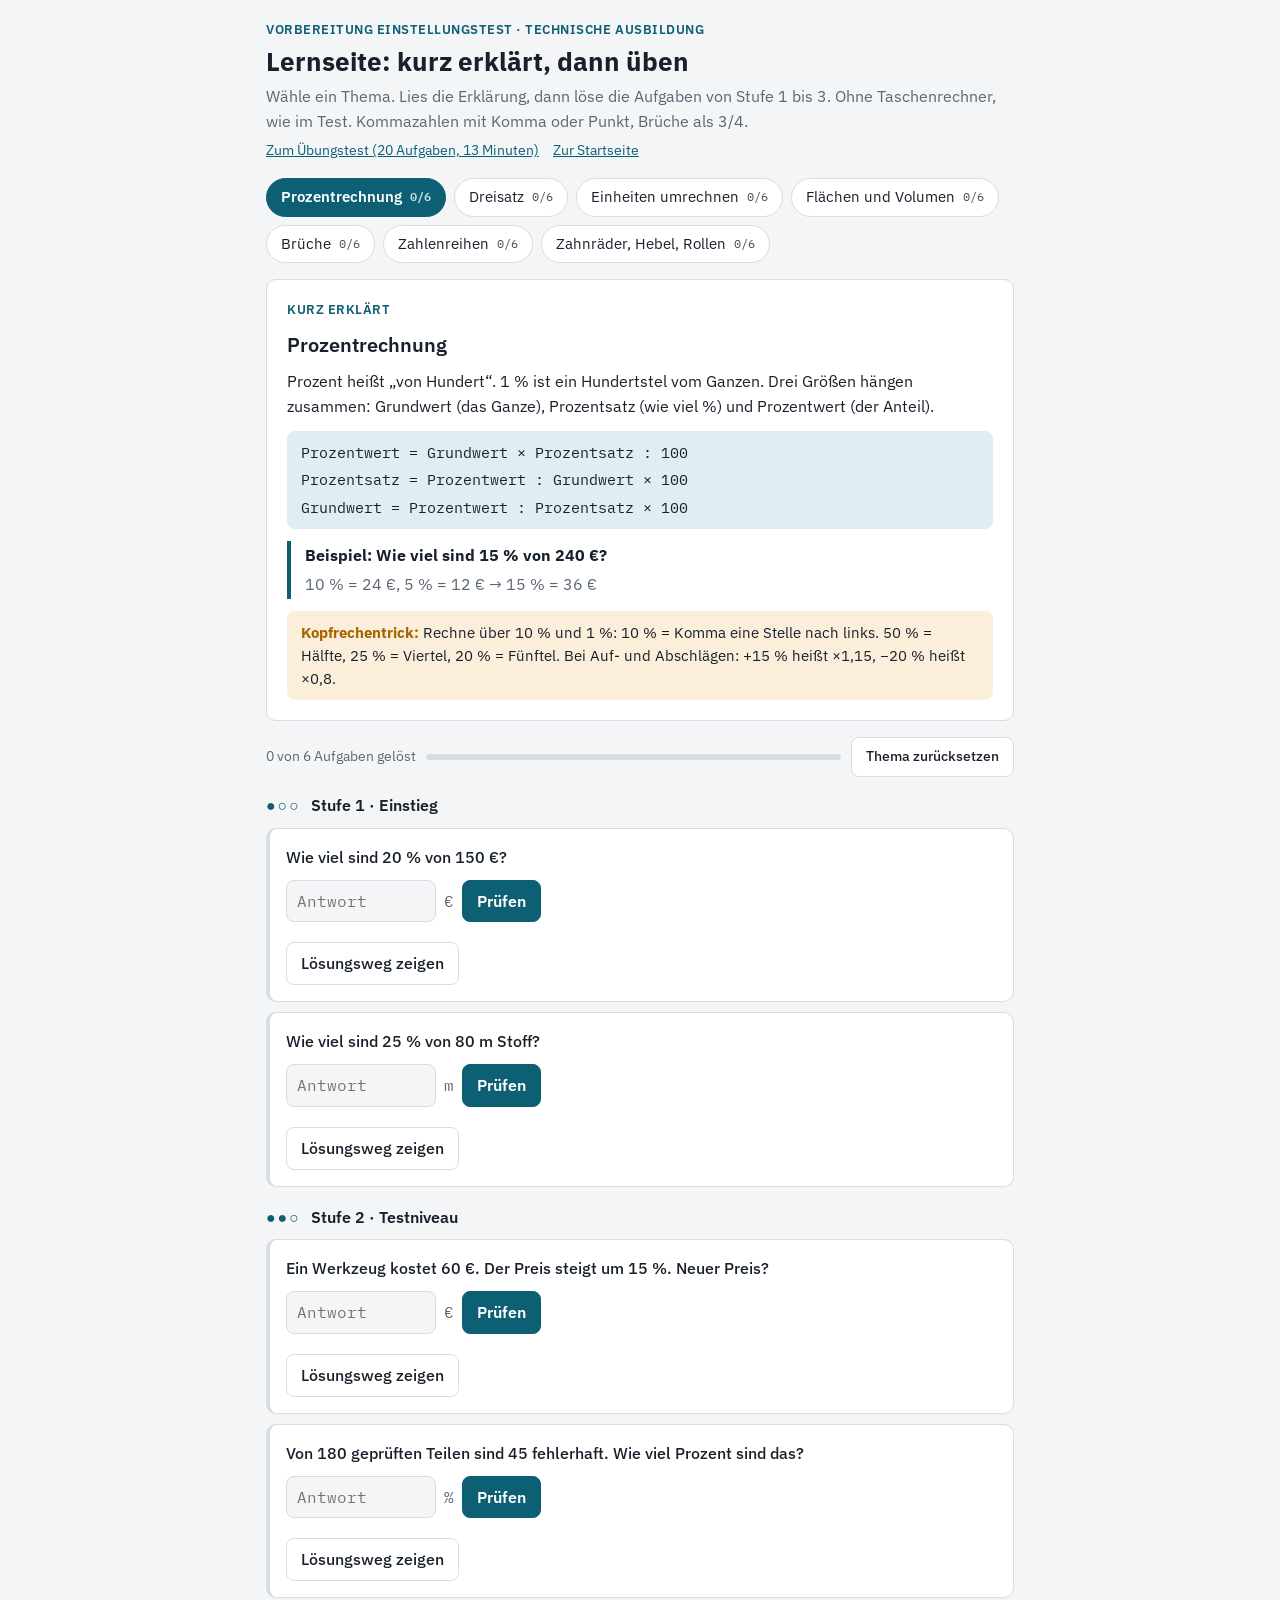
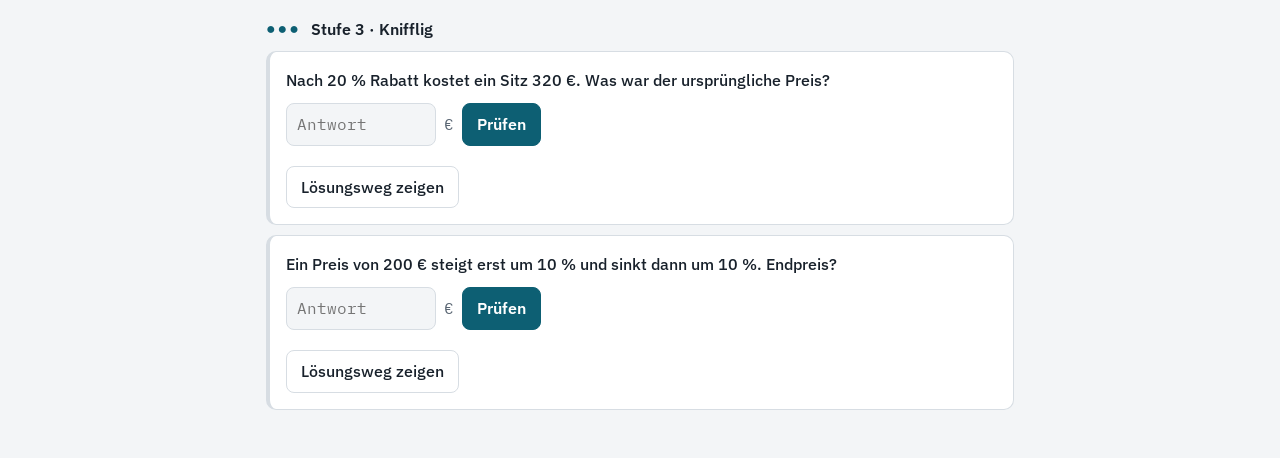
==== lernen/index.html @ e9022264 "Lernseite mit Erklärungen und gestuften Aufgaben hinzufügen Co-Authored-By: Claude Opus 5.5 <noreply" ====
<!DOCTYPE html>
<html lang="de">
<head>
<meta charset="utf-8">
<meta name="viewport" content="width=device-width, initial-scale=1">
<title>Lernseite Einstellungstest</title>
<link rel="preconnect" href="https://fonts.googleapis.com">
<link href="https://fonts.googleapis.com/css2?family=IBM+Plex+Sans:wght@400;500;600;700&family=IBM+Plex+Mono:wght@500;600&display=swap" rel="stylesheet">
<style>
/* Layout: Themen-Chips oben, darunter Erklärkarte und drei Stufen mit Aufgaben */
:root{
  --bg:#f3f5f7; --surface:#ffffff; --ink:#18212b; --muted:#5b6774; --line:#d7dde3;
  --accent:#0d5f73; --accent-soft:#e1eef1;
  --ok:#1f7a45; --ok-soft:#e3f3e9; --warn:#a86400; --warn-soft:#fbefdc; --bad:#b3261e; --bad-soft:#fbe4e2;
  --display:"IBM Plex Sans","Segoe UI",system-ui,sans-serif;
  --body:"IBM Plex Sans","Segoe UI",system-ui,sans-serif;
  --mono:"IBM Plex Mono",ui-monospace,Menlo,monospace;
  color-scheme:light;
}
@media (prefers-color-scheme: dark){
  :root:not([data-theme="light"]){
    --bg:#11171d; --surface:#19222a; --ink:#e6ebef; --muted:#9aa7b3; --line:#2c3843;
    --accent:#5fb7c9; --accent-soft:#1d3640;
    --ok:#5cc98a; --ok-soft:#173326; --warn:#e7a948; --warn-soft:#3a2c14; --bad:#f08079; --bad-soft:#3d1d1b;
    color-scheme:dark;
  }
}
:root[data-theme="dark"]{
  --bg:#11171d; --surface:#19222a; --ink:#e6ebef; --muted:#9aa7b3; --line:#2c3843;
  --accent:#5fb7c9; --accent-soft:#1d3640;
  --ok:#5cc98a; --ok-soft:#173326; --warn:#e7a948; --warn-soft:#3a2c14; --bad:#f08079; --bad-soft:#3d1d1b;
  color-scheme:dark;
}
*{box-sizing:border-box}
html,body{margin:0}
body{background:var(--bg); color:var(--ink); font-family:var(--body); font-size:16px; line-height:1.55}
.wrap{max-width:780px; margin:0 auto; padding:20px 16px 48px; display:flex; flex-direction:column; gap:16px}
h1,h2,h3{font-family:var(--display); text-wrap:balance; margin:0; line-height:1.25}
h1{font-size:1.6rem; font-weight:700} h2{font-size:1.25rem; font-weight:600} h3{font-size:1rem; font-weight:600}
p{margin:0}
a{color:var(--accent)}
.muted{color:var(--muted)} .small{font-size:.875rem}
.kicker{font-size:.8rem; font-weight:600; letter-spacing:.04em; text-transform:uppercase; color:var(--accent)}
.card{background:var(--surface); border:1px solid var(--line); border-radius:10px; padding:20px; display:flex; flex-direction:column; gap:12px}
.head{display:flex; flex-direction:column; gap:6px}
.toplinks{display:flex; gap:14px; flex-wrap:wrap; font-size:.9rem}
.chips{display:flex; flex-wrap:wrap; gap:8px}
.chip{font:inherit; font-size:.92rem; cursor:pointer; border:1px solid var(--line); background:var(--surface); color:var(--ink); border-radius:999px; padding:7px 14px; display:inline-flex; gap:8px; align-items:center}
.chip:hover{border-color:var(--accent)}
.chip.on{background:var(--accent); border-color:var(--accent); color:var(--surface); font-weight:600}
.chip .cnt{font-family:var(--mono); font-size:.78rem; opacity:.8}
.chip:focus-visible, button:focus-visible, input:focus-visible{outline:3px solid var(--accent); outline-offset:2px}
.explain ul{margin:0; padding-left:1.2em; display:flex; flex-direction:column; gap:4px}
.formula{font-family:var(--mono); font-size:.95rem; background:var(--accent-soft); border-radius:8px; padding:10px 14px; display:flex; flex-direction:column; gap:4px; overflow-x:auto}
.example{border-left:4px solid var(--accent); padding:2px 0 2px 14px; display:flex; flex-direction:column; gap:4px}
.trick{background:var(--warn-soft); border-radius:8px; padding:10px 14px; font-size:.93rem}
.trick b{color:var(--warn)}
.level{display:flex; flex-direction:column; gap:10px}
.levelhead{display:flex; align-items:center; gap:10px}
.stars{font-family:var(--mono); color:var(--accent); letter-spacing:2px}
.task{background:var(--surface); border:1px solid var(--line); border-radius:10px; padding:16px; display:flex; flex-direction:column; gap:10px; border-left-width:4px}
.task.ok{border-left-color:var(--ok)} .task.bad{border-left-color:var(--bad)}
.task .q{font-weight:500}
.row{display:flex; gap:8px; flex-wrap:wrap; align-items:center}
input[type=text]{font:inherit; font-family:var(--mono); width:150px; padding:8px 10px; border-radius:8px; border:1px solid var(--line); background:var(--bg); color:var(--ink)}
.unit{font-family:var(--mono); color:var(--muted)}
button{font:inherit; cursor:pointer; border-radius:8px; border:1px solid var(--line); background:var(--surface); color:var(--ink); padding:8px 14px; font-weight:500}
button:hover{border-color:var(--accent)}
button.primary{background:var(--accent); border-color:var(--accent); color:var(--surface); font-weight:600}
.choice{display:flex; flex-wrap:wrap; gap:8px}
.choice button.sel{background:var(--accent-soft); border-color:var(--accent)}
.fb{font-size:.92rem; font-weight:600}
.fb.ok{color:var(--ok)} .fb.bad{color:var(--bad)}
.sol{font-size:.93rem; background:var(--bg); border-radius:8px; padding:10px 12px; display:flex; flex-direction:column; gap:4px}
.sol .s{font-family:var(--mono); font-size:.88rem}
.progress{display:flex; align-items:center; gap:10px; font-size:.88rem; color:var(--muted)}
.pbar{flex:1; height:6px; background:var(--line); border-radius:3px; overflow:hidden}
.pbar i{display:block; height:100%; background:var(--ok)}
.hidden{display:none !important}
@media (max-width:480px){ input[type=text]{width:120px} }
</style>
</head>
<body>
<div class="wrap">
  <header class="head">
    <div class="kicker">Vorbereitung Einstellungstest · Technische Ausbildung</div>
    <h1>Lernseite: kurz erklärt, dann üben</h1>
    <p class="muted">Wähle ein Thema. Lies die Erklärung, dann löse die Aufgaben von Stufe 1 bis 3. Ohne Taschenrechner, wie im Test. Kommazahlen mit Komma oder Punkt, Brüche als 3/4.</p>
    <div class="toplinks"><a href="../uebungstest/">Zum Übungstest (20 Aufgaben, 13 Minuten)</a><a href="../">Zur Startseite</a></div>
  </header>

  <nav class="chips" id="chips" aria-label="Themen"></nav>

  <section class="card explain" id="explain"></section>

  <div class="progress"><span id="progText"></span><div class="pbar"><i id="progBar"></i></div><button id="btnReset">Thema zurücksetzen</button></div>

  <div id="levels" style="display:flex;flex-direction:column;gap:18px"></div>
</div>

<script>
(function(){
const T=[
{id:'prozent',name:'Prozentrechnung',
 intro:'Prozent heißt „von Hundert“. 1 % ist ein Hundertstel vom Ganzen. Drei Größen hängen zusammen: Grundwert (das Ganze), Prozentsatz (wie viel %) und Prozentwert (der Anteil).',
 formula:['Prozentwert = Grundwert × Prozentsatz : 100','Prozentsatz = Prozentwert : Grundwert × 100','Grundwert = Prozentwert : Prozentsatz × 100'],
 example:['Wie viel sind 15 % von 240 €?','10 % = 24 €, 5 % = 12 € → 15 % = 36 €'],
 trick:'Rechne über 10 % und 1 %: 10 % = Komma eine Stelle nach links. 50 % = Hälfte, 25 % = Viertel, 20 % = Fünftel. Bei Auf- und Abschlägen: +15 % heißt ×1,15, −20 % heißt ×0,8.',
 tasks:[
  [{q:'Wie viel sind 20 % von 150 €?',a:30,u:'€',s:'10 % = 15 €, also 20 % = 2 × 15 € = 30 €.'},
   {q:'Wie viel sind 25 % von 80 m Stoff?',a:20,u:'m',s:'25 % ist ein Viertel: 80 : 4 = 20 m.'}],
  [{q:'Ein Werkzeug kostet 60 €. Der Preis steigt um 15 %. Neuer Preis?',a:69,u:'€',s:'10 % = 6 €, 5 % = 3 € → 15 % = 9 €. 60 + 9 = 69 €.'},
   {q:'Von 180 geprüften Teilen sind 45 fehlerhaft. Wie viel Prozent sind das?',a:25,u:'%',s:'45 : 180 = 1/4 = 25 %.'}],
  [{q:'Nach 20 % Rabatt kostet ein Sitz 320 €. Was war der ursprüngliche Preis?',a:400,u:'€',s:'320 € entsprechen 80 %. 1 % = 4 €, also 100 % = 400 €. Achtung: nicht 320 + 20 % rechnen.'},
   {q:'Ein Preis von 200 € steigt erst um 10 % und sinkt dann um 10 %. Endpreis?',a:198,u:'€',s:'200 × 1,1 = 220 €. Davon 10 % = 22 €. 220 − 22 = 198 €. Die zweite Änderung bezieht sich auf den neuen Grundwert.'}]
 ]},
{id:'dreisatz',name:'Dreisatz',
 intro:'Beim Dreisatz schließt du in drei Schritten von einer bekannten Menge auf eine gesuchte. Erst entscheiden: Ist der Zusammenhang proportional (mehr → mehr) oder umgekehrt proportional (mehr → weniger)?',
 formula:['Proportional:  erst teilen, dann malnehmen','Umgekehrt:     erst malnehmen, dann teilen','Mehrfach:      auf „1 Einheit“ (z. B. 1 Mitarbeiter in 1 Stunde) runterrechnen'],
 example:['3 m Stoff kosten 27 €. Was kosten 7 m?','1 m = 27 : 3 = 9 € → 7 m = 7 × 9 = 63 €'],
 trick:'Bei „Mitarbeiter und Stunden“ rechnest du die Arbeitsmenge aus: Mitarbeiter × Stunden = Arbeitsstunden. Gleiche Arbeitsstunden bedeuten gleiche Stückzahl.',
 tasks:[
  [{q:'3 m Stoff kosten 27 €. Was kosten 7 m?',a:63,u:'€',s:'1 m = 9 €, 7 m = 63 €.'},
   {q:'5 Kopfstützen wiegen 6 kg. Wie viel wiegen 8 Kopfstützen?',a:9.6,u:'kg',s:'1 Stück = 6 : 5 = 1,2 kg. 8 × 1,2 = 9,6 kg.'}],
  [{q:'6 Arbeiter brauchen für einen Auftrag 10 Tage. Wie lange brauchen 4 Arbeiter?',a:15,u:'Tage',s:'Umgekehrt proportional: 6 × 10 = 60 Arbeitstage. 60 : 4 = 15 Tage.'},
   {q:'Eine Maschine fertigt 120 Teile in 40 Minuten. Wie viele Teile in 1,5 Stunden?',a:270,u:'Teile',s:'120 : 40 = 3 Teile pro Minute. 1,5 h = 90 min. 90 × 3 = 270.'}],
  [{q:'5 Maschinen fertigen in 8 Stunden 400 Teile. Wie viele Teile fertigen 3 Maschinen in 6 Stunden?',a:180,u:'Teile',s:'5 × 8 = 40 Maschinenstunden für 400 Teile → 10 Teile pro Maschinenstunde. 3 × 6 = 18 → 180 Teile.'},
   {q:'Ein Vorrat reicht 15 Personen 12 Tage. Nach 4 Tagen kommen 5 Personen dazu. Wie viele Tage reicht der Rest noch?',a:6,u:'Tage',s:'Rest: 8 Tage × 15 Personen = 120 Personentage. Jetzt 20 Personen: 120 : 20 = 6 Tage.'}]
 ]},
{id:'einheiten',name:'Einheiten umrechnen',
 intro:'Bei Längen ist der Schritt zwischen den Einheiten 10, bei Flächen 100, bei Volumen 1.000. Zeit rechnet mit 60. Von groß nach klein malnehmen, von klein nach groß teilen.',
 formula:['Länge:   1 m = 10 dm = 100 cm = 1.000 mm','Fläche:  1 m² = 100 dm² = 10.000 cm²','Volumen: 1 dm³ = 1 l = 1.000 cm³ = 1.000 ml','Zeit:    1 h = 60 min = 3.600 s','Tempo:   km/h : 3,6 = m/s'],
 example:['Wie viel cm² sind 2,5 m²?','2,5 × 10.000 = 25.000 cm²'],
 trick:'Häufigster Fehler im Test: Flächen nur mit 100 statt mit 10.000 umrechnen. Merke: ein Quadratmeter ist 100 cm mal 100 cm.',
 tasks:[
  [{q:'3,5 m = ? cm',a:350,u:'cm',s:'3,5 × 100 = 350 cm.'},
   {q:'4.500 g = ? kg',a:4.5,u:'kg',s:'4.500 : 1.000 = 4,5 kg.'}],
  [{q:'1,2 m² = ? cm²',a:12000,u:'cm²',s:'1,2 × 10.000 = 12.000 cm².'},
   {q:'2,5 h = ? min',a:150,u:'min',s:'2 h = 120 min, 0,5 h = 30 min → 150 min.'}],
  [{q:'72 km/h = ? m/s',a:20,u:'m/s',s:'72.000 m in 3.600 s → 72 : 3,6 = 20 m/s.'},
   {q:'2,4 l = ? cm³',a:2400,u:'cm³',s:'1 l = 1 dm³ = 1.000 cm³ → 2.400 cm³.'}]
 ]},
{id:'flaechen',name:'Flächen und Volumen',
 intro:'Fläche misst, wie viel Stoff oder Leder du für ein Teil brauchst. Volumen misst, wie viel in einen Körper passt. Vor dem Rechnen alle Maße in dieselbe Einheit bringen.',
 formula:['Rechteck:  A = a × b        U = 2a + 2b','Dreieck:   A = g × h : 2','Kreis:     A = π × r²      (π ≈ 3,14)','Quader:    V = a × b × c'],
 example:['Sitzfläche 50 cm × 45 cm, plus 10 % Verschnitt','50 × 45 = 2.250 cm² → +225 cm² = 2.475 cm²'],
 trick:'Beim Kreis aufpassen: Gegeben ist oft der Durchmesser. Erst halbieren, dann quadrieren.',
 tasks:[
  [{q:'Ein Rechteck ist 8 cm lang und 5 cm breit. Fläche?',a:40,u:'cm²',s:'8 × 5 = 40 cm².'},
   {q:'Ein rechteckiger Raum ist 12 m × 7 m groß. Wie lang ist der Umfang?',a:38,u:'m',s:'2 × 12 + 2 × 7 = 24 + 14 = 38 m.'}],
  [{q:'Ein dreieckiges Zuschnittteil hat die Grundseite 10 cm und die Höhe 6 cm. Fläche?',a:30,u:'cm²',s:'10 × 6 : 2 = 30 cm².'},
   {q:'Ein Behälter ist 20 cm × 10 cm × 5 cm groß. Wie viele Liter passen hinein?',a:1,u:'l',s:'20 × 10 × 5 = 1.000 cm³ = 1 dm³ = 1 Liter.'}],
  [{q:'Ein rundes Polster hat 20 cm Durchmesser. Fläche mit π ≈ 3,14?',a:314,u:'cm²',s:'r = 10 cm. 3,14 × 10 × 10 = 314 cm².'},
   {q:'Ein Bezug misst 1,2 m × 0,8 m. Darin wird ein quadratisches Loch mit 20 cm Seitenlänge ausgeschnitten. Restfläche in cm²?',a:9200,u:'cm²',s:'120 cm × 80 cm = 9.600 cm². Loch 20 × 20 = 400 cm². 9.600 − 400 = 9.200 cm².'}]
 ]},
{id:'brueche',name:'Brüche',
 intro:'Ein Bruch ist eine geteilte Zahl: Zähler oben, Nenner unten. 3/4 heißt: das Ganze in 4 Teile teilen und 3 davon nehmen.',
 formula:['Addieren:    gleichen Nenner herstellen, dann Zähler addieren','Multiplizieren: Zähler × Zähler, Nenner × Nenner','Dividieren:  mit dem Kehrwert malnehmen','„3/4 von 60“: 60 : 4 × 3 = 45'],
 example:['1/2 + 1/4','2/4 + 1/4 = 3/4'],
 trick:'Vor dem Malnehmen kürzen spart Zeit: 3/5 × 10/9 → 3 und 9 durch 3, 10 und 5 durch 5 → 1/1 × 2/3 = 2/3.',
 tasks:[
  [{q:'1/2 + 1/4 = ?',a:0.75,u:'',s:'2/4 + 1/4 = 3/4 (= 0,75).'},
   {q:'Wie viel sind 3/4 von 60?',a:45,u:'',s:'60 : 4 = 15, × 3 = 45.'}],
  [{q:'2/3 + 1/6 = ?',a:5/6,u:'',s:'4/6 + 1/6 = 5/6.'},
   {q:'3/5 × 10/9 = ?',a:2/3,u:'',s:'Kürzen: (3 × 10) : (5 × 9) = 30/45 = 2/3.'}],
  [{q:'3/4 : 3/8 = ?',a:2,u:'',s:'Mit dem Kehrwert malnehmen: 3/4 × 8/3 = 24/12 = 2.'},
   {q:'Ein Tank ist zu 2/5 gefüllt, das sind 24 Liter. Wie viel fasst er insgesamt?',a:60,u:'l',s:'1/5 = 12 l, 5/5 = 60 l.'}]
 ]},
{id:'reihen',name:'Zahlenreihen',
 intro:'Bei Zahlenreihen suchst du die Regel, nach der die nächste Zahl entsteht. Schreib dir die Differenzen oder Faktoren zwischen den Zahlen auf.',
 formula:['1. Differenzen prüfen: konstant? steigend?','2. Faktoren prüfen: ×2, :3 …','3. Abwechselnde Regeln: +3, ×2, +3, ×2 …','4. Bekannte Muster: Quadratzahlen, Fibonacci'],
 example:['2 · 5 · 10 · 17 · 26 · ?','Differenzen +3 +5 +7 +9 → nächste +11 → 37'],
 trick:'Wenn die Zahlen erst steigen und dann fallen, steckt oft eine abwechselnde Regel dahinter. Betrachte dann jede zweite Zahl getrennt.',
 tasks:[
  [{q:'4 · 8 · 12 · 16 · ?',a:20,u:'',s:'Immer +4.'},
   {q:'81 · 27 · 9 · 3 · ?',a:1,u:'',s:'Immer : 3.'}],
  [{q:'1 · 4 · 9 · 16 · 25 · ?',a:36,u:'',s:'Quadratzahlen: 1², 2², … 6² = 36.'},
   {q:'2 · 3 · 5 · 8 · 12 · ?',a:17,u:'',s:'Differenzen +1, +2, +3, +4, +5 → 12 + 5 = 17.'}],
  [{q:'5 · 10 · 7 · 14 · 11 · 22 · ?',a:19,u:'',s:'Abwechselnd ×2 und −3: 22 − 3 = 19.'},
   {q:'1 · 1 · 2 · 3 · 5 · 8 · 13 · ?',a:21,u:'',s:'Fibonacci: jede Zahl ist die Summe der zwei davor. 8 + 13 = 21.'}]
 ]},
{id:'technik',name:'Zahnräder, Hebel, Rollen',
 intro:'Technisches Verständnis wird im Test mit einfachen Grundregeln abgefragt. Wer drei Regeln kennt, löst die meisten Aufgaben.',
 formula:['Zahnräder: jedes Rad kehrt die Drehrichtung um','Übersetzung: Umdrehungen klein = Umdrehungen groß × Zähne groß : Zähne klein','Hebel: Kraft × Kraftarm = Last × Lastarm','Flaschenzug: Zugkraft = Last : Anzahl tragender Seilstücke'],
 example:['60 N Last in 20 cm, Kraft in 40 cm Abstand?','60 × 20 = F × 40 → F = 30 N'],
 trick:'Zahnräder in einer Reihe: ungerade Position (1., 3., 5. …) dreht wie das erste, gerade Position andersherum.',
 tasks:[
  [{q:'Zahnrad A dreht sich im Uhrzeigersinn und greift in Zahnrad B. Wie dreht sich B?',c:['Im Uhrzeigersinn','Gegen den Uhrzeigersinn'],a:1,s:'Zwei Zahnräder, die ineinandergreifen, drehen immer entgegengesetzt.'},
   {q:'Eine Last von 100 N hängt 30 cm vom Drehpunkt. Welche Kraft brauchst du in 60 cm Abstand?',a:50,u:'N',s:'100 × 30 = F × 60 → F = 3.000 : 60 = 50 N.'}],
  [{q:'Zahnrad A (30 Zähne) treibt Zahnrad B (15 Zähne) an. A macht 4 Umdrehungen. Wie viele macht B?',a:8,u:'',s:'Übersetzung 30 : 15 = 2. 4 × 2 = 8 Umdrehungen.'},
   {q:'Fünf Zahnräder greifen in einer Reihe ineinander. Das erste dreht im Uhrzeigersinn. Wie dreht das fünfte?',c:['Im Uhrzeigersinn','Gegen den Uhrzeigersinn'],a:0,s:'Ungerade Position (1., 3., 5.) dreht wie das erste Rad.'}],
  [{q:'Eine Last von 200 N wirkt 15 cm vom Drehpunkt. Du kannst höchstens 50 N aufbringen. Wie weit vom Drehpunkt musst du mindestens drücken?',a:60,u:'cm',s:'200 × 15 = 50 × x → x = 3.000 : 50 = 60 cm.'},
   {q:'Ein Flaschenzug hat 4 tragende Seilstücke. Die Last beträgt 800 N. Welche Zugkraft ist ohne Reibung nötig?',a:200,u:'N',s:'800 : 4 = 200 N. Dafür musst du viermal so viel Seil ziehen, wie die Last steigt.'}]
 ]}
];
const LV=['Stufe 1 · Einstieg','Stufe 2 · Testniveau','Stufe 3 · Knifflig'];
const $=id=>document.getElementById(id);
let solved={};
try{solved=JSON.parse(localStorage.getItem('lernseite-solved')||'{}')}catch(e){solved={}}
function save(){try{localStorage.setItem('lernseite-solved',JSON.stringify(solved))}catch(e){}}

function parseNum(v){
  v=String(v).trim().replace(/\s/g,'').replace(/\.(?=\d{3}(\D|$))/g,'').replace(',','.');
  if(/^-?\d+(\.\d+)?\/\d+(\.\d+)?$/.test(v)){const [a,b]=v.split('/').map(Number); return b?a/b:NaN;}
  return v===''?NaN:Number(v);
}
function esc(s){return String(s).replace(/[&<>"]/g,c=>({'&':'&amp;','<':'&lt;','>':'&gt;','"':'&quot;'}[c]))}

function counts(t){let n=0;t.tasks.forEach((l,li)=>l.forEach((_,ti)=>{if(solved[t.id+'-'+li+'-'+ti])n++;}));return n;}

function renderChips(curId){
  $('chips').innerHTML=T.map(t=>`<button class="chip${t.id===curId?' on':''}" data-id="${t.id}" aria-pressed="${t.id===curId}">${t.name}<span class="cnt">${counts(t)}/6</span></button>`).join('');
  $('chips').querySelectorAll('.chip').forEach(b=>b.addEventListener('click',()=>{location.hash=b.dataset.id;}));
}
function renderProgress(t){
  const n=counts(t); $('progText').textContent=n+' von 6 Aufgaben gelöst'; $('progBar').style.width=(n/6*100)+'%';
}
function show(id){
  const t=T.find(x=>x.id===id)||T[0];
  renderChips(t.id);
  $('explain').innerHTML=`<div class="kicker">Kurz erklärt</div><h2>${t.name}</h2><p>${t.intro}</p>
    <div class="formula">${t.formula.map(f=>`<span>${esc(f)}</span>`).join('')}</div>
    <div class="example"><b>Beispiel: ${esc(t.example[0])}</b><span class="muted">${esc(t.example[1])}</span></div>
    <div class="trick"><b>Kopfrechentrick:</b> ${t.trick}</div>`;
  const box=$('levels'); box.innerHTML='';
  t.tasks.forEach((lvl,li)=>{
    const sec=document.createElement('section'); sec.className='level';
    sec.innerHTML=`<div class="levelhead"><span class="stars">${'●'.repeat(li+1)}${'○'.repeat(2-li)}</span><h3>${LV[li]}</h3></div>`;
    lvl.forEach((task,ti)=>sec.appendChild(taskEl(t,task,li,ti)));
    box.appendChild(sec);
  });
  renderProgress(t);
}
function taskEl(t,task,li,ti){
  const key=t.id+'-'+li+'-'+ti, idp='i-'+key;
  const d=document.createElement('div'); d.className='task'+(solved[key]?' ok':'');
  let ctrl;
  if(task.c){
    ctrl=`<div class="choice">${task.c.map((c,i)=>`<button type="button" data-i="${i}">${esc(c)}</button>`).join('')}</div>`;
  }else{
    ctrl=`<div class="row"><label class="hidden" for="${idp}">Antwort</label><input type="text" id="${idp}" inputmode="decimal" autocomplete="off" placeholder="Antwort"><span class="unit">${esc(task.u||'')}</span><button type="button" class="primary chk">Prüfen</button></div>`;
  }
  d.innerHTML=`<p class="q">${esc(task.q)}</p>${ctrl}<p class="fb" aria-live="polite"></p>
    <div class="row"><button type="button" class="showsol">Lösungsweg zeigen</button></div>
    <div class="sol hidden"><b>Lösung: ${task.c?esc(task.c[task.a]):fmt(task.a)+' '+esc(task.u||'')}</b><span class="s">${esc(task.s)}</span></div>`;
  const fb=d.querySelector('.fb');
  function result(ok){
    fb.className='fb '+(ok?'ok':'bad');
    fb.textContent=ok?'Richtig!':'Noch nicht. Versuch es nochmal oder sieh dir den Lösungsweg an.';
    d.classList.toggle('ok',ok); d.classList.toggle('bad',!ok);
    if(ok&&!solved[key]){solved[key]=1; save(); renderProgress(t); renderChips(t.id);}
  }
  if(task.c){
    d.querySelectorAll('.choice button').forEach(b=>b.addEventListener('click',()=>{
      d.querySelectorAll('.choice button').forEach(x=>x.classList.remove('sel')); b.classList.add('sel');
      result(Number(b.dataset.i)===task.a);
    }));
  }else{
    const inp=d.querySelector('input');
    const check=()=>{const v=parseNum(inp.value); if(isNaN(v)){fb.className='fb bad'; fb.textContent='Bitte eine Zahl eingeben, z. B. 9,6 oder 3/4.'; return;} result(Math.abs(v-task.a)<0.006);};
    d.querySelector('.chk').addEventListener('click',check);
    inp.addEventListener('keydown',e=>{if(e.key==='Enter')check();});
  }
  const sb=d.querySelector('.showsol'), sol=d.querySelector('.sol');
  sb.addEventListener('click',()=>{const h=sol.classList.toggle('hidden'); sb.textContent=h?'Lösungsweg zeigen':'Lösungsweg ausblenden';});
  return d;
}
function fmt(n){
  const fr={0.75:'3/4',[5/6]:'5/6',[2/3]:'2/3'};
  for(const k in fr){if(Math.abs(n-Number(k))<1e-9)return fr[k];}
  return String(n).replace('.',',').replace(/\B(?=(\d{3})+(?!\d))/g,'.');
}
$('btnReset').addEventListener('click',()=>{
  const id=(location.hash||'#'+T[0].id).slice(1);
  Object.keys(solved).forEach(k=>{if(k.startsWith(id+'-'))delete solved[k];}); save(); show(id);
});
function route(){show((location.hash||'').slice(1)||T[0].id);}
window.addEventListener('hashchange',()=>{route(); window.scrollTo(0,0);});
route();
})();
</script>
</body>
</html>
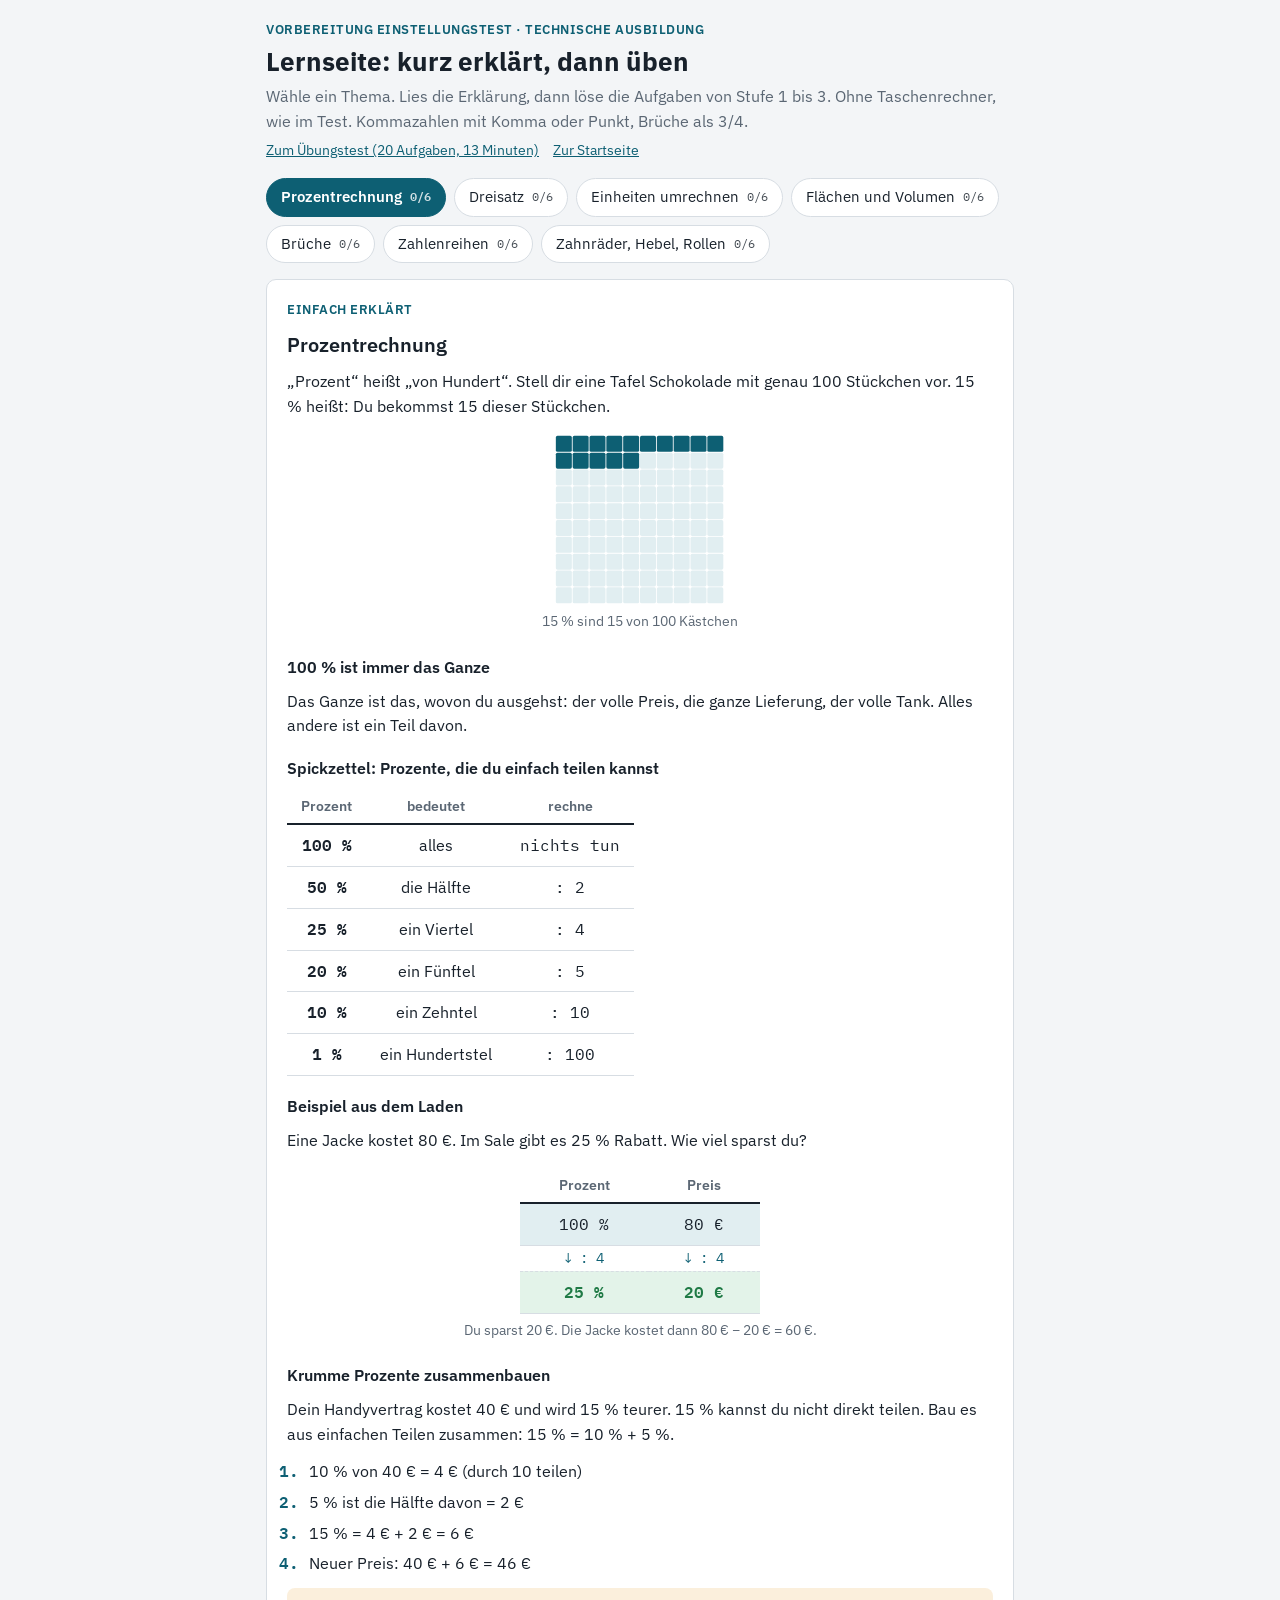
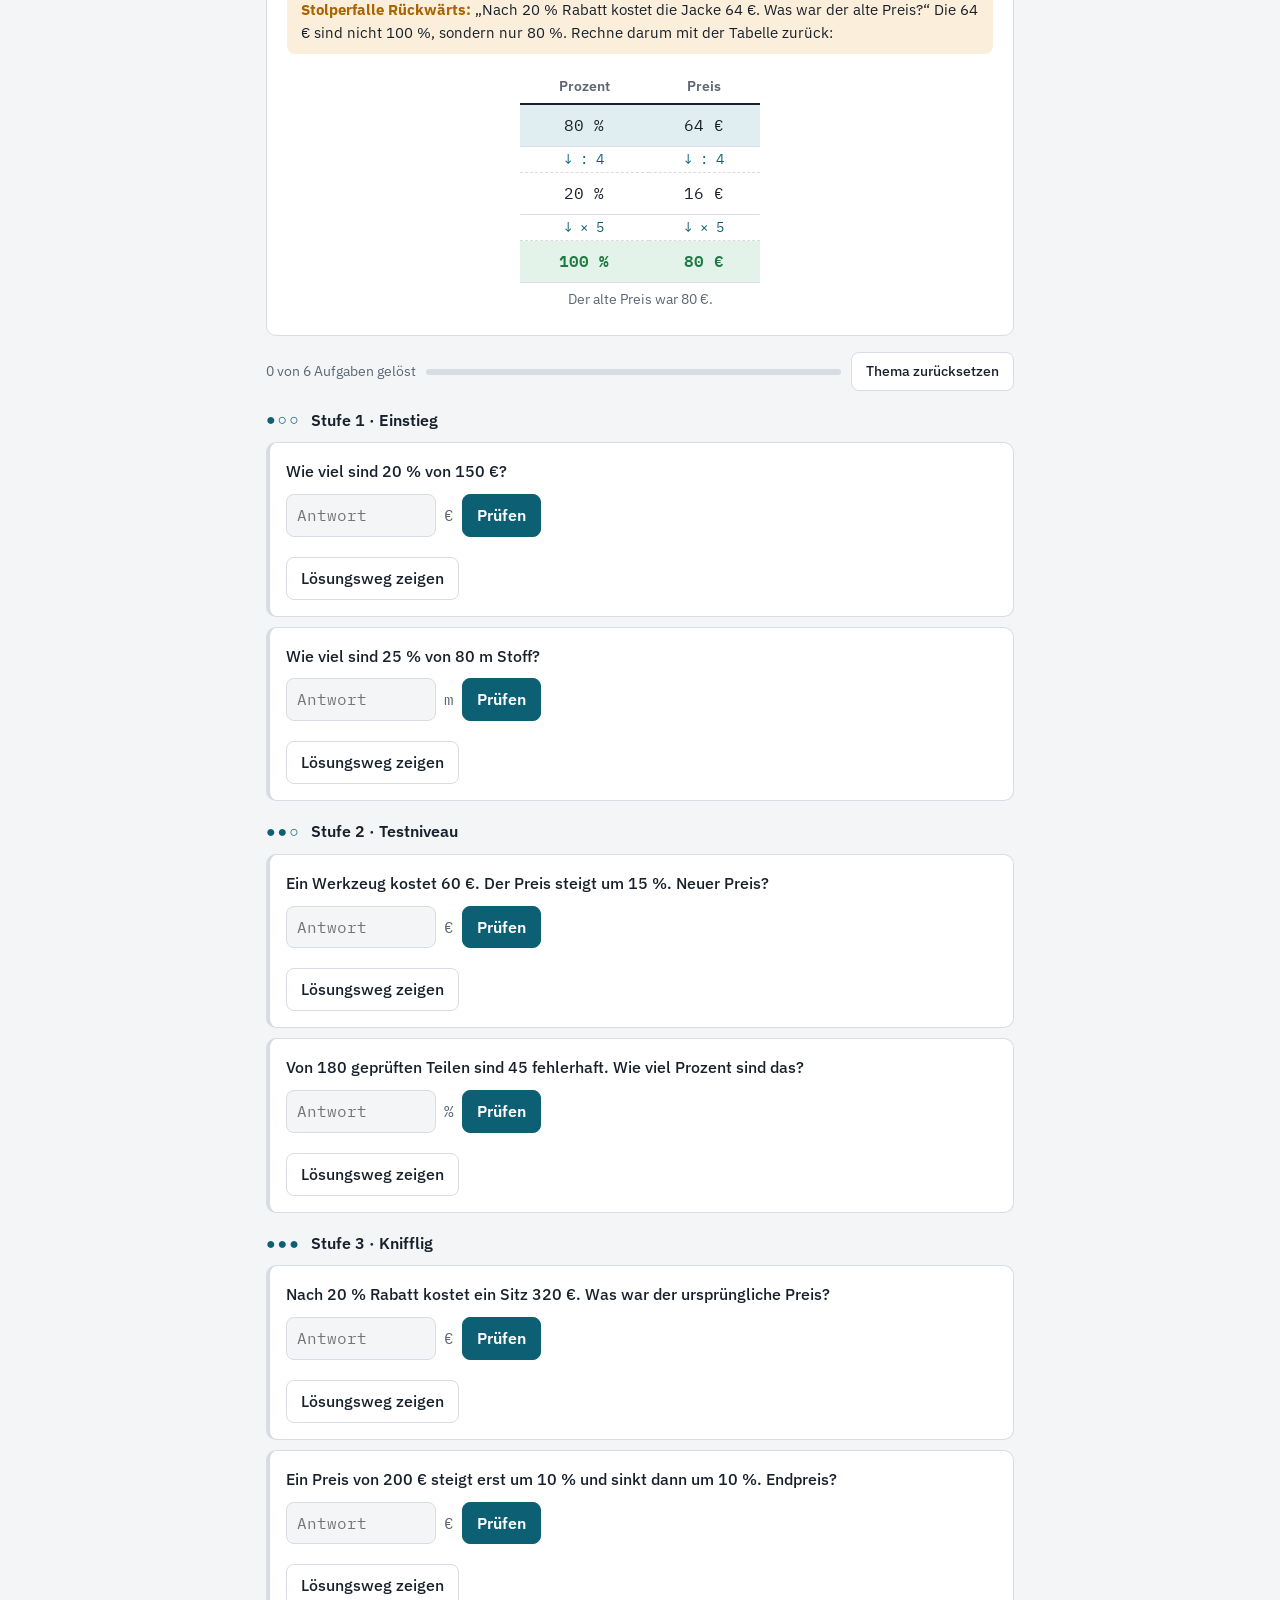
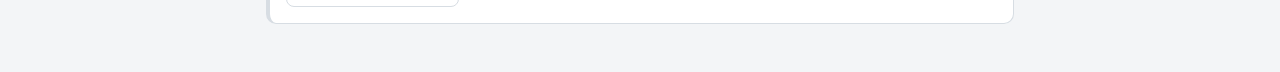
==== commit 7b27f1ff: "Lernseite: bildliche Erklärungen, Dreisatztabellen und Alltagsbeispiele Co-Authored-By: Claude Opus " ====
--- a/lernen/index.html
+++ b/lernen/index.html
@@ -76,6 +76,37 @@
 .progress{display:flex; align-items:center; gap:10px; font-size:.88rem; color:var(--muted)}
 .pbar{flex:1; height:6px; background:var(--line); border-radius:3px; overflow:hidden}
 .pbar i{display:block; height:100%; background:var(--ok)}
+.vis{margin:4px 0; display:flex; flex-direction:column; align-items:center; gap:6px}
+.vis figcaption{font-size:.88rem; color:var(--muted); text-align:center; max-width:52ch}
+.vis svg{max-width:100%; height:auto}
+.dtwrap{overflow-x:auto; max-width:100%}
+.dt{border-collapse:collapse; font-family:var(--mono); font-variant-numeric:tabular-nums; min-width:240px}
+.dt th{font-family:var(--body); font-size:.85rem; font-weight:600; color:var(--muted); padding:6px 14px; border-bottom:2px solid var(--ink); text-align:center}
+.dt td{padding:8px 14px; text-align:center; border-bottom:1px solid var(--line)}
+.dt tr.start td{background:var(--accent-soft)}
+.dt tr.goal td{background:var(--ok-soft); color:var(--ok); font-weight:600}
+.dt tr.op td{color:var(--accent); font-size:.85rem; padding:2px 14px; border-bottom:1px dashed var(--line)}
+.dt.plain{font-family:var(--body)} .dt.plain td:first-child{font-family:var(--mono); font-weight:600}
+.dt.plain td:last-child{font-family:var(--mono)}
+.steps{margin:0; padding-left:1.4em; display:flex; flex-direction:column; gap:6px}
+.steps li::marker{font-family:var(--mono); color:var(--accent); font-weight:600}
+.explain ul{margin:0; padding-left:1.2em; display:flex; flex-direction:column; gap:4px}
+.note{background:var(--accent-soft); border-radius:8px; padding:10px 14px; font-size:.95rem}
+.note b{color:var(--accent)}
+.explain h3{margin-top:8px}
+.pzrow{display:flex; flex-wrap:wrap; justify-content:center; align-items:center; gap:14px}
+.pz{display:flex; flex-direction:column; align-items:center; gap:2px; font-family:var(--mono)}
+.plus{font-family:var(--mono); font-size:1.5rem; color:var(--muted)}
+.seq{display:flex; flex-wrap:wrap; align-items:center; justify-content:center; gap:4px}
+.seq .num{font-family:var(--mono); font-weight:600; font-size:1.1rem; min-width:42px; text-align:center; padding:6px 8px; border:2px solid var(--ink); border-radius:8px; background:var(--surface)}
+.seq .num.q{border-color:var(--warn); color:var(--warn)}
+.seq .sop{font-family:var(--mono); font-size:.8rem; color:var(--accent); padding:0 2px; position:relative; top:-14px}
+.stairs{display:flex; flex-direction:column; gap:2px; width:100%; max-width:380px}
+.st{display:flex; align-items:center; gap:10px}
+.sbox{font-family:var(--mono); font-weight:600; border:2px solid var(--accent); background:var(--accent-soft); border-radius:6px; padding:4px 12px; min-width:52px; text-align:center}
+.sarr{font-family:var(--mono); font-size:.82rem; color:var(--accent)}
+.sol .dt{min-width:200px}
+.sol .vis{align-items:flex-start}
 .hidden{display:none !important}
 @media (max-width:480px){ input[type=text]{width:120px} }
 </style>
@@ -102,10 +133,6 @@
 (function(){
 const T=[
 {id:'prozent',name:'Prozentrechnung',
- intro:'Prozent heißt „von Hundert“. 1 % ist ein Hundertstel vom Ganzen. Drei Größen hängen zusammen: Grundwert (das Ganze), Prozentsatz (wie viel %) und Prozentwert (der Anteil).',
- formula:['Prozentwert = Grundwert × Prozentsatz : 100','Prozentsatz = Prozentwert : Grundwert × 100','Grundwert = Prozentwert : Prozentsatz × 100'],
- example:['Wie viel sind 15 % von 240 €?','10 % = 24 €, 5 % = 12 € → 15 % = 36 €'],
- trick:'Rechne über 10 % und 1 %: 10 % = Komma eine Stelle nach links. 50 % = Hälfte, 25 % = Viertel, 20 % = Fünftel. Bei Auf- und Abschlägen: +15 % heißt ×1,15, −20 % heißt ×0,8.',
  tasks:[
   [{q:'Wie viel sind 20 % von 150 €?',a:30,u:'€',s:'10 % = 15 €, also 20 % = 2 × 15 € = 30 €.'},
    {q:'Wie viel sind 25 % von 80 m Stoff?',a:20,u:'m',s:'25 % ist ein Viertel: 80 : 4 = 20 m.'}],
@@ -115,10 +142,6 @@
    {q:'Ein Preis von 200 € steigt erst um 10 % und sinkt dann um 10 %. Endpreis?',a:198,u:'€',s:'200 × 1,1 = 220 €. Davon 10 % = 22 €. 220 − 22 = 198 €. Die zweite Änderung bezieht sich auf den neuen Grundwert.'}]
  ]},
 {id:'dreisatz',name:'Dreisatz',
- intro:'Beim Dreisatz schließt du in drei Schritten von einer bekannten Menge auf eine gesuchte. Erst entscheiden: Ist der Zusammenhang proportional (mehr → mehr) oder umgekehrt proportional (mehr → weniger)?',
- formula:['Proportional:  erst teilen, dann malnehmen','Umgekehrt:     erst malnehmen, dann teilen','Mehrfach:      auf „1 Einheit“ (z. B. 1 Mitarbeiter in 1 Stunde) runterrechnen'],
- example:['3 m Stoff kosten 27 €. Was kosten 7 m?','1 m = 27 : 3 = 9 € → 7 m = 7 × 9 = 63 €'],
- trick:'Bei „Mitarbeiter und Stunden“ rechnest du die Arbeitsmenge aus: Mitarbeiter × Stunden = Arbeitsstunden. Gleiche Arbeitsstunden bedeuten gleiche Stückzahl.',
  tasks:[
   [{q:'3 m Stoff kosten 27 €. Was kosten 7 m?',a:63,u:'€',s:'1 m = 9 €, 7 m = 63 €.'},
    {q:'5 Kopfstützen wiegen 6 kg. Wie viel wiegen 8 Kopfstützen?',a:9.6,u:'kg',s:'1 Stück = 6 : 5 = 1,2 kg. 8 × 1,2 = 9,6 kg.'}],
@@ -128,10 +151,6 @@
    {q:'Ein Vorrat reicht 15 Personen 12 Tage. Nach 4 Tagen kommen 5 Personen dazu. Wie viele Tage reicht der Rest noch?',a:6,u:'Tage',s:'Rest: 8 Tage × 15 Personen = 120 Personentage. Jetzt 20 Personen: 120 : 20 = 6 Tage.'}]
  ]},
 {id:'einheiten',name:'Einheiten umrechnen',
- intro:'Bei Längen ist der Schritt zwischen den Einheiten 10, bei Flächen 100, bei Volumen 1.000. Zeit rechnet mit 60. Von groß nach klein malnehmen, von klein nach groß teilen.',
- formula:['Länge:   1 m = 10 dm = 100 cm = 1.000 mm','Fläche:  1 m² = 100 dm² = 10.000 cm²','Volumen: 1 dm³ = 1 l = 1.000 cm³ = 1.000 ml','Zeit:    1 h = 60 min = 3.600 s','Tempo:   km/h : 3,6 = m/s'],
- example:['Wie viel cm² sind 2,5 m²?','2,5 × 10.000 = 25.000 cm²'],
- trick:'Häufigster Fehler im Test: Flächen nur mit 100 statt mit 10.000 umrechnen. Merke: ein Quadratmeter ist 100 cm mal 100 cm.',
  tasks:[
   [{q:'3,5 m = ? cm',a:350,u:'cm',s:'3,5 × 100 = 350 cm.'},
    {q:'4.500 g = ? kg',a:4.5,u:'kg',s:'4.500 : 1.000 = 4,5 kg.'}],
@@ -141,10 +160,6 @@
    {q:'2,4 l = ? cm³',a:2400,u:'cm³',s:'1 l = 1 dm³ = 1.000 cm³ → 2.400 cm³.'}]
  ]},
 {id:'flaechen',name:'Flächen und Volumen',
- intro:'Fläche misst, wie viel Stoff oder Leder du für ein Teil brauchst. Volumen misst, wie viel in einen Körper passt. Vor dem Rechnen alle Maße in dieselbe Einheit bringen.',
- formula:['Rechteck:  A = a × b        U = 2a + 2b','Dreieck:   A = g × h : 2','Kreis:     A = π × r²      (π ≈ 3,14)','Quader:    V = a × b × c'],
- example:['Sitzfläche 50 cm × 45 cm, plus 10 % Verschnitt','50 × 45 = 2.250 cm² → +225 cm² = 2.475 cm²'],
- trick:'Beim Kreis aufpassen: Gegeben ist oft der Durchmesser. Erst halbieren, dann quadrieren.',
  tasks:[
   [{q:'Ein Rechteck ist 8 cm lang und 5 cm breit. Fläche?',a:40,u:'cm²',s:'8 × 5 = 40 cm².'},
    {q:'Ein rechteckiger Raum ist 12 m × 7 m groß. Wie lang ist der Umfang?',a:38,u:'m',s:'2 × 12 + 2 × 7 = 24 + 14 = 38 m.'}],
@@ -154,10 +169,6 @@
    {q:'Ein Bezug misst 1,2 m × 0,8 m. Darin wird ein quadratisches Loch mit 20 cm Seitenlänge ausgeschnitten. Restfläche in cm²?',a:9200,u:'cm²',s:'120 cm × 80 cm = 9.600 cm². Loch 20 × 20 = 400 cm². 9.600 − 400 = 9.200 cm².'}]
  ]},
 {id:'brueche',name:'Brüche',
- intro:'Ein Bruch ist eine geteilte Zahl: Zähler oben, Nenner unten. 3/4 heißt: das Ganze in 4 Teile teilen und 3 davon nehmen.',
- formula:['Addieren:    gleichen Nenner herstellen, dann Zähler addieren','Multiplizieren: Zähler × Zähler, Nenner × Nenner','Dividieren:  mit dem Kehrwert malnehmen','„3/4 von 60“: 60 : 4 × 3 = 45'],
- example:['1/2 + 1/4','2/4 + 1/4 = 3/4'],
- trick:'Vor dem Malnehmen kürzen spart Zeit: 3/5 × 10/9 → 3 und 9 durch 3, 10 und 5 durch 5 → 1/1 × 2/3 = 2/3.',
  tasks:[
   [{q:'1/2 + 1/4 = ?',a:0.75,u:'',s:'2/4 + 1/4 = 3/4 (= 0,75).'},
    {q:'Wie viel sind 3/4 von 60?',a:45,u:'',s:'60 : 4 = 15, × 3 = 45.'}],
@@ -167,10 +178,6 @@
    {q:'Ein Tank ist zu 2/5 gefüllt, das sind 24 Liter. Wie viel fasst er insgesamt?',a:60,u:'l',s:'1/5 = 12 l, 5/5 = 60 l.'}]
  ]},
 {id:'reihen',name:'Zahlenreihen',
- intro:'Bei Zahlenreihen suchst du die Regel, nach der die nächste Zahl entsteht. Schreib dir die Differenzen oder Faktoren zwischen den Zahlen auf.',
- formula:['1. Differenzen prüfen: konstant? steigend?','2. Faktoren prüfen: ×2, :3 …','3. Abwechselnde Regeln: +3, ×2, +3, ×2 …','4. Bekannte Muster: Quadratzahlen, Fibonacci'],
- example:['2 · 5 · 10 · 17 · 26 · ?','Differenzen +3 +5 +7 +9 → nächste +11 → 37'],
- trick:'Wenn die Zahlen erst steigen und dann fallen, steckt oft eine abwechselnde Regel dahinter. Betrachte dann jede zweite Zahl getrennt.',
  tasks:[
   [{q:'4 · 8 · 12 · 16 · ?',a:20,u:'',s:'Immer +4.'},
    {q:'81 · 27 · 9 · 3 · ?',a:1,u:'',s:'Immer : 3.'}],
@@ -180,10 +187,6 @@
    {q:'1 · 1 · 2 · 3 · 5 · 8 · 13 · ?',a:21,u:'',s:'Fibonacci: jede Zahl ist die Summe der zwei davor. 8 + 13 = 21.'}]
  ]},
 {id:'technik',name:'Zahnräder, Hebel, Rollen',
- intro:'Technisches Verständnis wird im Test mit einfachen Grundregeln abgefragt. Wer drei Regeln kennt, löst die meisten Aufgaben.',
- formula:['Zahnräder: jedes Rad kehrt die Drehrichtung um','Übersetzung: Umdrehungen klein = Umdrehungen groß × Zähne groß : Zähne klein','Hebel: Kraft × Kraftarm = Last × Lastarm','Flaschenzug: Zugkraft = Last : Anzahl tragender Seilstücke'],
- example:['60 N Last in 20 cm, Kraft in 40 cm Abstand?','60 × 20 = F × 40 → F = 30 N'],
- trick:'Zahnräder in einer Reihe: ungerade Position (1., 3., 5. …) dreht wie das erste, gerade Position andersherum.',
  tasks:[
   [{q:'Zahnrad A dreht sich im Uhrzeigersinn und greift in Zahnrad B. Wie dreht sich B?',c:['Im Uhrzeigersinn','Gegen den Uhrzeigersinn'],a:1,s:'Zwei Zahnräder, die ineinandergreifen, drehen immer entgegengesetzt.'},
    {q:'Eine Last von 100 N hängt 30 cm vom Drehpunkt. Welche Kraft brauchst du in 60 cm Abstand?',a:50,u:'N',s:'100 × 30 = F × 60 → F = 3.000 : 60 = 50 N.'}],
@@ -193,6 +196,164 @@
    {q:'Ein Flaschenzug hat 4 tragende Seilstücke. Die Last beträgt 800 N. Welche Zugkraft ist ohne Reibung nötig?',a:200,u:'N',s:'800 : 4 = 200 N. Dafür musst du viermal so viel Seil ziehen, wie die Last steigt.'}]
  ]}
 ];
+// --- Bausteine für bildliche Erklärungen ---
+function dt(hA,hB,rows,cap){
+  // rows: ['v',links,rechts] Wertezeile | ['o',opLinks,opRechts] Rechenschritt
+  const lastV=rows.map(r=>r[0]).lastIndexOf('v');
+  let h='<figure class="vis"><div class="dtwrap"><table class="dt"><thead><tr><th>'+hA+'</th><th>'+hB+'</th></tr></thead><tbody>';
+  rows.forEach((r,i)=>{
+    if(r[0]==='o') h+='<tr class="op"><td>↓ '+r[1]+'</td><td>↓ '+r[2]+'</td></tr>';
+    else h+='<tr class="'+(i===lastV?'goal':(i===0?'start':''))+'"><td>'+r[1]+'</td><td>'+r[2]+'</td></tr>';
+  });
+  h+='</tbody></table></div>'+(cap?'<figcaption>'+cap+'</figcaption>':'')+'</figure>';
+  return h;
+}
+function grid100(n,cap){
+  let s='<svg viewBox="0 0 202 202" width="170" height="170" role="img" aria-label="'+n+' von 100 Kästchen gefärbt">';
+  for(let i=0;i<100;i++){const x=(i%10)*20+1,y=Math.floor(i/10)*20+1;
+    s+='<rect x="'+x+'" y="'+y+'" width="19" height="19" rx="2" fill="'+(i<n?'var(--accent)':'var(--accent-soft)')+'"/>';}
+  return '<figure class="vis">'+s+'</svg><figcaption>'+cap+'</figcaption></figure>';
+}
+function pizza(parts,filled,label){
+  const r=44,c=50; let s='<svg viewBox="0 0 100 100" width="96" height="96" aria-hidden="true">';
+  if(parts===1){s+='<circle cx="50" cy="50" r="44" fill="var(--warn)" stroke="var(--ink)" stroke-width="1.5"/>';}
+  else for(let i=0;i<parts;i++){
+    const a1=(i/parts)*2*Math.PI-Math.PI/2, a2=((i+1)/parts)*2*Math.PI-Math.PI/2;
+    const x1=c+r*Math.cos(a1),y1=c+r*Math.sin(a1),x2=c+r*Math.cos(a2),y2=c+r*Math.sin(a2);
+    s+='<path d="M50 50 L'+x1.toFixed(2)+' '+y1.toFixed(2)+' A44 44 0 '+(parts===1?1:0)+' 1 '+x2.toFixed(2)+' '+y2.toFixed(2)+' Z" fill="'+(i<filled?'var(--warn)':'var(--surface)')+'" stroke="var(--ink)" stroke-width="1.5"/>';
+  }
+  return '<div class="pz">'+s+'</svg><b>'+label+'</b></div>';
+}
+function seq(nums,ops){
+  let h='<figure class="vis"><div class="seq">';
+  nums.forEach((n,i)=>{h+='<span class="num'+(n==='?'?' q':'')+'">'+n+'</span>'; if(i<ops.length)h+='<span class="sop">'+ops[i]+'</span>';});
+  return h+'</div></figure>';
+}
+function stairs(steps,op,cap){
+  let h='<figure class="vis"><div class="stairs">';
+  steps.forEach((s,i)=>{h+='<div class="st" style="margin-left:'+(i*14)+'%"><span class="sbox">'+s+'</span>'+(i<steps.length-1?'<span class="sarr">↘ '+op+'</span>':'')+'</div>';});
+  return h+'</div><figcaption>'+cap+'</figcaption></figure>';
+}
+function box(kind,title,body){return '<div class="'+kind+'"><b>'+title+'</b> '+body+'</div>';}
+function steps(list){return '<ol class="steps">'+list.map(s=>'<li>'+s+'</li>').join('')+'</ol>';}
+function svgGears(){
+  return '<figure class="vis"><svg viewBox="0 0 260 130" width="260" role="img" aria-label="Zwei Zahnräder, links groß im Uhrzeigersinn, rechts klein gegen den Uhrzeigersinn">'+
+  '<circle cx="80" cy="65" r="52" fill="none" stroke="var(--ink)" stroke-width="7" stroke-dasharray="6 6" opacity=".5"/><circle cx="80" cy="65" r="46" fill="var(--accent-soft)" stroke="var(--ink)" stroke-width="2"/>'+
+  '<circle cx="164" cy="65" r="30" fill="none" stroke="var(--ink)" stroke-width="7" stroke-dasharray="6 6" opacity=".5"/><circle cx="164" cy="65" r="24" fill="var(--accent-soft)" stroke="var(--ink)" stroke-width="2"/>'+
+  '<path d="M55 30 A40 40 0 0 1 105 30" fill="none" stroke="var(--accent)" stroke-width="3"/><path d="M105 30 l-11 -2 l5 10 z" fill="var(--accent)"/>'+
+  '<path d="M184 38 A28 28 0 0 0 144 38" fill="none" stroke="var(--bad)" stroke-width="3"/><path d="M144 38 l11 -2 l-5 10 z" fill="var(--bad)"/>'+
+  '<text x="80" y="70" text-anchor="middle" font-size="12" font-family="IBM Plex Mono,monospace" fill="var(--ink)">40 Zähne</text>'+
+  '<text x="164" y="69" text-anchor="middle" font-size="10" font-family="IBM Plex Mono,monospace" fill="var(--ink)">10 Z.</text>'+
+  '<text x="80" y="126" text-anchor="middle" font-size="11" fill="var(--ink)">1 Umdrehung</text><text x="200" y="126" text-anchor="middle" font-size="11" fill="var(--ink)">4 Umdrehungen</text>'+
+  '</svg><figcaption>Greifen zwei Räder ineinander, drehen sie andersherum. Das kleine Rad muss sich öfter drehen.</figcaption></figure>';
+}
+function svgSeesaw(){
+  return '<figure class="vis"><svg viewBox="0 0 320 120" width="320" role="img" aria-label="Wippe: Kind mit 30 kg ganz außen, Erwachsener mit 60 kg halb so weit vom Drehpunkt">'+
+  '<rect x="10" y="62" width="300" height="7" rx="2" fill="var(--ink)" opacity=".8"/><path d="M160 69 l-16 30 h32 z" fill="var(--accent-soft)" stroke="var(--ink)" stroke-width="2"/>'+
+  '<circle cx="30" cy="38" r="11" fill="var(--warn)"/><rect x="22" y="48" width="16" height="14" rx="3" fill="var(--warn)"/><text x="30" y="26" text-anchor="middle" font-size="11" fill="var(--ink)">30 kg</text>'+
+  '<circle cx="230" cy="30" r="14" fill="var(--accent)"/><rect x="219" y="43" width="22" height="19" rx="3" fill="var(--accent)"/><text x="230" y="12" text-anchor="middle" font-size="11" fill="var(--ink)">60 kg</text>'+
+  '<path d="M30 108 H160 M160 108 H230" stroke="var(--ink)"/><path d="M30 103 v10 M160 103 v10 M230 103 v10" stroke="var(--ink)"/>'+
+  '<text x="95" y="120" text-anchor="middle" font-size="10" font-family="IBM Plex Mono,monospace" fill="var(--ink)">2 m</text><text x="195" y="120" text-anchor="middle" font-size="10" font-family="IBM Plex Mono,monospace" fill="var(--ink)">1 m</text>'+
+  '</svg><figcaption>30 kg × 2 m = 60 kg × 1 m. Die Wippe ist im Gleichgewicht.</figcaption></figure>';
+}
+function svgRect(){
+  let s='<svg viewBox="0 0 182 112" width="200" role="img" aria-label="Rechteck aus 5 mal 3 Kästchen">';
+  for(let y=0;y<3;y++)for(let x=0;x<5;x++)s+='<rect x="'+(x*36+1)+'" y="'+(y*36+1)+'" width="35" height="35" fill="var(--accent-soft)" stroke="var(--accent)"/>';
+  return '<figure class="vis">'+s+'</svg><figcaption>5 Kästchen lang, 3 Kästchen breit: 5 × 3 = 15 Kästchen</figcaption></figure>';
+}
+function svgTriangle(){
+  return '<figure class="vis"><svg viewBox="0 0 182 112" width="200" role="img" aria-label="Rechteck, durch die Diagonale in zwei gleiche Dreiecke geteilt">'+
+  '<rect x="1" y="1" width="180" height="108" fill="var(--surface)" stroke="var(--ink)" stroke-dasharray="4 4"/><path d="M1 109 L181 109 L181 1 Z" fill="var(--accent-soft)" stroke="var(--accent)" stroke-width="2"/>'+
+  '</svg><figcaption>Ein Dreieck ist ein halbes Rechteck. Darum rechnest du Grundseite × Höhe und teilst durch 2.</figcaption></figure>';
+}
+
+const EX={
+prozent:
+ '<p>„Prozent“ heißt „von Hundert“. Stell dir eine Tafel Schokolade mit genau 100 Stückchen vor. 15 % heißt: Du bekommst 15 dieser Stückchen.</p>'+
+ grid100(15,'15 % sind 15 von 100 Kästchen')+
+ '<h3>100 % ist immer das Ganze</h3><p>Das Ganze ist das, wovon du ausgehst: der volle Preis, die ganze Lieferung, der volle Tank. Alles andere ist ein Teil davon.</p>'+
+ '<h3>Spickzettel: Prozente, die du einfach teilen kannst</h3>'+
+ '<div class="dtwrap"><table class="dt plain"><thead><tr><th>Prozent</th><th>bedeutet</th><th>rechne</th></tr></thead><tbody>'+
+ '<tr><td>100 %</td><td>alles</td><td>nichts tun</td></tr><tr><td>50 %</td><td>die Hälfte</td><td>: 2</td></tr><tr><td>25 %</td><td>ein Viertel</td><td>: 4</td></tr><tr><td>20 %</td><td>ein Fünftel</td><td>: 5</td></tr><tr><td>10 %</td><td>ein Zehntel</td><td>: 10</td></tr><tr><td>1 %</td><td>ein Hundertstel</td><td>: 100</td></tr></tbody></table></div>'+
+ '<h3>Beispiel aus dem Laden</h3><p>Eine Jacke kostet 80 €. Im Sale gibt es 25 % Rabatt. Wie viel sparst du?</p>'+
+ dt('Prozent','Preis',[['v','100 %','80 €'],['o',': 4',': 4'],['v','25 %','20 €']],'Du sparst 20 €. Die Jacke kostet dann 80 € − 20 € = 60 €.')+
+ '<h3>Krumme Prozente zusammenbauen</h3><p>Dein Handyvertrag kostet 40 € und wird 15 % teurer. 15 % kannst du nicht direkt teilen. Bau es aus einfachen Teilen zusammen: 15 % = 10 % + 5 %.</p>'+
+ steps(['10 % von 40 € = 4 € (durch 10 teilen)','5 % ist die Hälfte davon = 2 €','15 % = 4 € + 2 € = 6 €','Neuer Preis: 40 € + 6 € = 46 €'])+
+ box('trick','Stolperfalle Rückwärts:','„Nach 20 % Rabatt kostet die Jacke 64 €. Was war der alte Preis?“ Die 64 € sind nicht 100 %, sondern nur 80 %. Rechne darum mit der Tabelle zurück:')+
+ dt('Prozent','Preis',[['v','80 %','64 €'],['o',': 4',': 4'],['v','20 %','16 €'],['o','× 5','× 5'],['v','100 %','80 €']],'Der alte Preis war 80 €.'),
+dreisatz:
+ '<p>Mit dem Dreisatz rechnest du von etwas, das du kennst, auf etwas, das du wissen willst. Der Trick: Du gehst immer über den Zwischenschritt „1 Stück“.</p>'+
+ steps(['Male eine Tabelle mit zwei Spalten. Links steht die Menge, rechts das, was dazugehört (Preis, Zeit, Gewicht).','Rechne zuerst runter auf 1. Das heißt fast immer: teilen.','Rechne dann hoch auf die Menge, die du suchst. Das heißt: malnehmen.'])+
+ '<h3>Beispiel 1: Döner kaufen</h3><p>3 Döner kosten 18 €. Was kosten 5 Döner?</p>'+
+ dt('Döner','Preis',[['v','3','18 €'],['o',': 3',': 3'],['v','1','6 €'],['o','× 5','× 5'],['v','5','30 €']],'Was du links machst, machst du rechts genauso.')+
+ box('note','Frag dich vorher:','Mehr Döner, mehr Geld? Ja. Dann rechnest du auf beiden Seiten dasselbe.')+
+ '<h3>Beispiel 2: Umzug mit Freunden</h3><p>4 Freunde brauchen für einen Umzug 6 Stunden. Wie lange brauchen 8 Freunde?</p>'+
+ box('note','Frag dich vorher:','Mehr Freunde, mehr Zeit? Nein, weniger Zeit. Dann rechnest du auf den Seiten genau umgekehrt.')+
+ dt('Freunde','Zeit',[['v','4','6 h'],['o',': 4','× 4'],['v','1','24 h'],['o','× 8',': 8'],['v','8','3 h']],'Ein Freund allein bräuchte 24 Stunden. Acht Freunde schaffen es in 3 Stunden.')+
+ box('trick','Merksatz:','Je mehr, desto mehr → beide Seiten gleich rechnen. Je mehr, desto weniger → links teilen heißt rechts malnehmen.'),
+einheiten:
+ '<p>Einheiten sind wie verschiedene Sprachen für dieselbe Sache. 1 Meter und 100 Zentimeter sind gleich lang, nur anders gesagt. Schau auf einen Zollstock: Ein Meter hat 100 kleine Zentimeter-Striche.</p>'+
+ '<h3>Die Einheiten-Treppe</h3>'+
+ stairs(['m','dm','cm','mm'],'× 10','Gehst du die Treppe runter zu kleineren Einheiten, nimmst du mal. Gehst du hoch, teilst du.')+
+ '<p>Beispiel: 3,5 m sind wie viele cm? Zwei Stufen runter, also × 10 × 10 = × 100. Ergebnis: 350 cm.</p>'+
+ '<h3>Bei Flächen ist jede Stufe × 100</h3><p>Eine Fläche hat zwei Richtungen: Länge und Breite. Ein Quadrat mit 10 cm Seite (1 dm²) besteht aus 10 × 10 = 100 kleinen Quadraten mit 1 cm Seite.</p>'+
+ grid100(100,'1 dm² = 100 cm²')+
+ '<p>Darum gilt: 1 m² = 10.000 cm². Das ist eine Fliese, die 100 cm lang und 100 cm breit ist.</p>'+
+ '<h3>Volumen und Liter</h3><p>Eine Milchtüte hat 1 Liter. Das sind 1.000 ml. Ein Würfel mit 10 cm Seitenlänge fasst genau 1 Liter. Darum: 1 l = 1 dm³ = 1.000 cm³.</p>'+
+ '<h3>Zeit tickt anders</h3><p>Bei der Zeit wird nicht mit 10 gerechnet, sondern mit 60: 1 Stunde = 60 Minuten, 1 Minute = 60 Sekunden.</p>'+
+ box('trick','Stolperfalle:','1,5 Stunden sind nicht 150 Minuten, sondern 90 Minuten: 60 + 30. Eine halbe Stunde sind 30 Minuten.'),
+flaechen:
+ '<p>Die Fläche sagt dir, wie viel Platz etwas auf dem Boden oder auf dem Tisch braucht. Du kannst sie dir als Kästchen vorstellen, die genau hineinpassen.</p>'+
+ svgRect()+
+ '<h3>Rechteck: Länge × Breite</h3><p>Dein Zimmer ist 4 m lang und 3 m breit. Für einen Teppich, der alles bedeckt, brauchst du 4 × 3 = 12 m².</p>'+
+ '<h3>Umfang: einmal drumherum</h3><p>Der Umfang ist der Weg, wenn du einmal an allen Wänden entlang läufst. Du brauchst ihn zum Beispiel für Fußleisten: 4 m + 3 m + 4 m + 3 m = 14 m.</p>'+
+ '<h3>Dreieck: halbes Rechteck</h3>'+svgTriangle()+
+ '<p>Ein dreieckiges Stück Stoff mit 10 cm Grundseite und 6 cm Höhe: 10 × 6 = 60, davon die Hälfte = 30 cm².</p>'+
+ '<h3>Kreis: mit der Zahl π</h3><p>Für Kreise brauchst du π, gerundet 3,14, und den Radius r. Der Radius geht von der Mitte bis zum Rand. Er ist halb so lang wie der Durchmesser.</p>'+
+ steps(['Eine Pizza hat 20 cm Durchmesser.','Radius: 20 : 2 = 10 cm.','Fläche: 3,14 × 10 × 10 = 314 cm².'])+
+ '<h3>Volumen: wie viel hineinpasst</h3><p>Ein Umzugskarton ist 50 cm lang, 30 cm breit und 40 cm hoch. Länge × Breite × Höhe = 60.000 cm³. Das sind 60 Liter.</p>'+
+ box('trick','Wichtig:','Alle Maße müssen dieselbe Einheit haben. Ist eine Seite in Metern und eine in Zentimetern angegeben, rechne vorher um.'),
+brueche:
+ '<p>Ein Bruch beschreibt Stücke von einem Ganzen. Stell dir eine Pizza vor.</p>'+
+ '<figure class="vis"><div class="pzrow">'+pizza(2,1,'1/2')+pizza(4,1,'1/4')+pizza(4,3,'3/4')+pizza(3,2,'2/3')+'</div></figure>'+
+ '<ul><li><b>Unten (Nenner):</b> In wie viele gleich große Stücke ist die Pizza geschnitten?</li><li><b>Oben (Zähler):</b> Wie viele Stücke nimmst du davon?</li></ul>'+
+ '<h3>„Drei Viertel von …“</h3><p>Eine Dreiviertelstunde: 3/4 von 60 Minuten. Erst durch den Nenner teilen, dann mit dem Zähler malnehmen: 60 : 4 = 15, 15 × 3 = 45 Minuten.</p>'+
+ '<h3>Plus rechnen: nur gleich große Stücke</h3><p>1/2 + 1/4: Halbe und Viertel kannst du nicht direkt zusammenzählen. Schneide die halbe Pizza in zwei Stücke. Dann sind es zwei Viertel.</p>'+
+ '<figure class="vis"><div class="pzrow">'+pizza(4,2,'1/2 = 2/4')+'<span class="plus">+</span>'+pizza(4,1,'1/4')+'<span class="plus">=</span>'+pizza(4,3,'3/4')+'</div></figure>'+
+ '<h3>Malnehmen: oben mal oben, unten mal unten</h3><p>1/2 × 1/3 = 1/6. Die Hälfte von einem Drittel ist ein Sechstel.</p>'+
+ '<h3>Teilen: umdrehen und malnehmen</h3><p>Teilen durch einen Bruch heißt: Den zweiten Bruch umdrehen und malnehmen. 3/4 : 3/8 wird zu 3/4 × 8/3 = 24/12 = 2. Anders gesagt: In eine Dreiviertel-Pizza passen zwei Stücke von 3/8.</p>'+
+ box('trick','Kürzen:','Teile oben und unten durch dieselbe Zahl, dann wird es einfacher. 30/45: beides durch 15 → 2/3.'),
+reihen:
+ '<p>Bei Zahlenreihen bist du Detektiv. Die Zahlen folgen einer geheimen Regel. Schreib zwischen je zwei Zahlen, was passiert.</p>'+
+ '<h3>Beispiel 1: gleichmäßig</h3><p>Hausnummern auf einer Straßenseite: 2, 4, 6, 8 … Es kommt immer 2 dazu.</p>'+
+ seq(['2','4','6','8','10'],['+2','+2','+2','+2'])+
+ '<h3>Beispiel 2: Die Plus-Zahl wächst</h3>'+
+ seq(['2','5','10','17','26','?'],['+3','+5','+7','+9','+11'])+
+ '<p>Die Zahlen dazwischen werden jedes Mal um 2 größer. Die nächste ist +11, also 26 + 11 = 37.</p>'+
+ '<h3>Beispiel 3: zwei Regeln im Wechsel</h3>'+
+ seq(['5','10','7','14','11','?'],['×2','−3','×2','−3','×2'])+
+ '<p>Wenn die Zahlen hoch und runter springen, wechseln sich oft zwei Regeln ab. Hier: 11 × 2 = 22.</p>'+
+ '<h3>So gehst du vor</h3>'+
+ steps(['Ist der Abstand immer gleich? (+, −)','Wächst der Abstand? Dann schreib die Abstände auf und such darin eine Regel.','Wird die Zahl schnell groß? Dann probiere × oder :.','Springt sie hoch und runter? Dann wechseln sich zwei Regeln ab.'])+
+ box('trick','Lerne auswendig:','Quadratzahlen 1, 4, 9, 16, 25, 36, 49, 64, 81, 100. Sie kommen in Tests oft vor.'),
+technik:
+ '<p>Hier helfen dir drei einfache Regeln aus dem Alltag.</p>'+
+ '<h3>1. Zahnräder drehen sich gegenseitig andersherum</h3>'+svgGears()+
+ '<p>Wie beim Fahrrad: Vorne ist das große Kettenblatt, hinten das kleine Ritzel. Hat vorne 40 Zähne und hinten 10, dreht sich das Hinterrad bei einer Pedalumdrehung 4 Mal: 40 : 10 = 4.</p>'+
+ box('note','Viele Räder in einer Reihe:','Das 1., 3., 5. … Rad dreht wie das erste. Das 2., 4., 6. … dreht andersherum.')+
+ '<h3>2. Hebel: weiter weg heißt weniger Kraft</h3>'+svgSeesaw()+
+ '<p>Auf der Wippe kann ein leichtes Kind einen schweren Erwachsenen hochheben, wenn es weiter außen sitzt. Genauso funktioniert ein langer Schraubenschlüssel: Je länger der Griff, desto leichter geht die Schraube auf.</p>'+
+ dt('Abstand','Kraft',[['v','20 cm','60 N'],['o','× 2',': 2'],['v','40 cm','30 N']],'Doppelt so weit weg, halbe Kraft. Wie beim umgekehrten Dreisatz.')+
+ '<h3>3. Flaschenzug: Last auf mehrere Seile verteilt</h3><p>Zwei Leute tragen eine schwere Kiste: Jeder trägt nur die Hälfte. Beim Flaschenzug tragen die Seilstücke, die zur Last führen. Zwei Seilstücke heißt halbe Kraft, vier Seilstücke heißt ein Viertel der Kraft.</p>'+
+ box('trick','Rechnung:','Zugkraft = Gewicht : Anzahl der tragenden Seilstücke. 800 N bei 4 Seilstücken → 200 N.')
+};
+
+T[0].tasks[2][0].tb=['Prozent','Preis',[['v','80 %','320 €'],['o',': 4',': 4'],['v','20 %','80 €'],['o','× 5','× 5'],['v','100 %','400 €']]];
+T[1].tasks[0][0].tb=['Stoff','Preis',[['v','3 m','27 €'],['o',': 3',': 3'],['v','1 m','9 €'],['o','× 7','× 7'],['v','7 m','63 €']]];
+T[1].tasks[0][1].tb=['Kopfstützen','Gewicht',[['v','5','6 kg'],['o',': 5',': 5'],['v','1','1,2 kg'],['o','× 8','× 8'],['v','8','9,6 kg']]];
+T[1].tasks[1][0].tb=['Arbeiter','Tage',[['v','6','10'],['o',': 6','× 6'],['v','1','60'],['o','× 4',': 4'],['v','4','15']]];
+T[1].tasks[1][1].tb=['Minuten','Teile',[['v','40','120'],['o',': 40',': 40'],['v','1','3'],['o','× 90','× 90'],['v','90','270']]];
+T[6].tasks[0][1].tb=['Abstand','Kraft',[['v','30 cm','100 N'],['o','× 2',': 2'],['v','60 cm','50 N']]];
 const LV=['Stufe 1 · Einstieg','Stufe 2 · Testniveau','Stufe 3 · Knifflig'];
 const $=id=>document.getElementById(id);
 let solved={};
@@ -218,10 +379,7 @@
 function show(id){
   const t=T.find(x=>x.id===id)||T[0];
   renderChips(t.id);
-  $('explain').innerHTML=`<div class="kicker">Kurz erklärt</div><h2>${t.name}</h2><p>${t.intro}</p>
-    <div class="formula">${t.formula.map(f=>`<span>${esc(f)}</span>`).join('')}</div>
-    <div class="example"><b>Beispiel: ${esc(t.example[0])}</b><span class="muted">${esc(t.example[1])}</span></div>
-    <div class="trick"><b>Kopfrechentrick:</b> ${t.trick}</div>`;
+  $('explain').innerHTML='<div class="kicker">Einfach erklärt</div><h2>'+t.name+'</h2>'+EX[t.id];
   const box=$('levels'); box.innerHTML='';
   t.tasks.forEach((lvl,li)=>{
     const sec=document.createElement('section'); sec.className='level';
@@ -242,7 +400,7 @@
   }
   d.innerHTML=`<p class="q">${esc(task.q)}</p>${ctrl}<p class="fb" aria-live="polite"></p>
     <div class="row"><button type="button" class="showsol">Lösungsweg zeigen</button></div>
-    <div class="sol hidden"><b>Lösung: ${task.c?esc(task.c[task.a]):fmt(task.a)+' '+esc(task.u||'')}</b><span class="s">${esc(task.s)}</span></div>`;
+    <div class="sol hidden"><b>Lösung: ${task.c?esc(task.c[task.a]):fmt(task.a)+' '+esc(task.u||'')}</b>${task.tb?dt(task.tb[0],task.tb[1],task.tb[2]):''}<span class="s">${esc(task.s)}</span></div>`;
   const fb=d.querySelector('.fb');
   function result(ok){
     fb.className='fb '+(ok?'ok':'bad');
